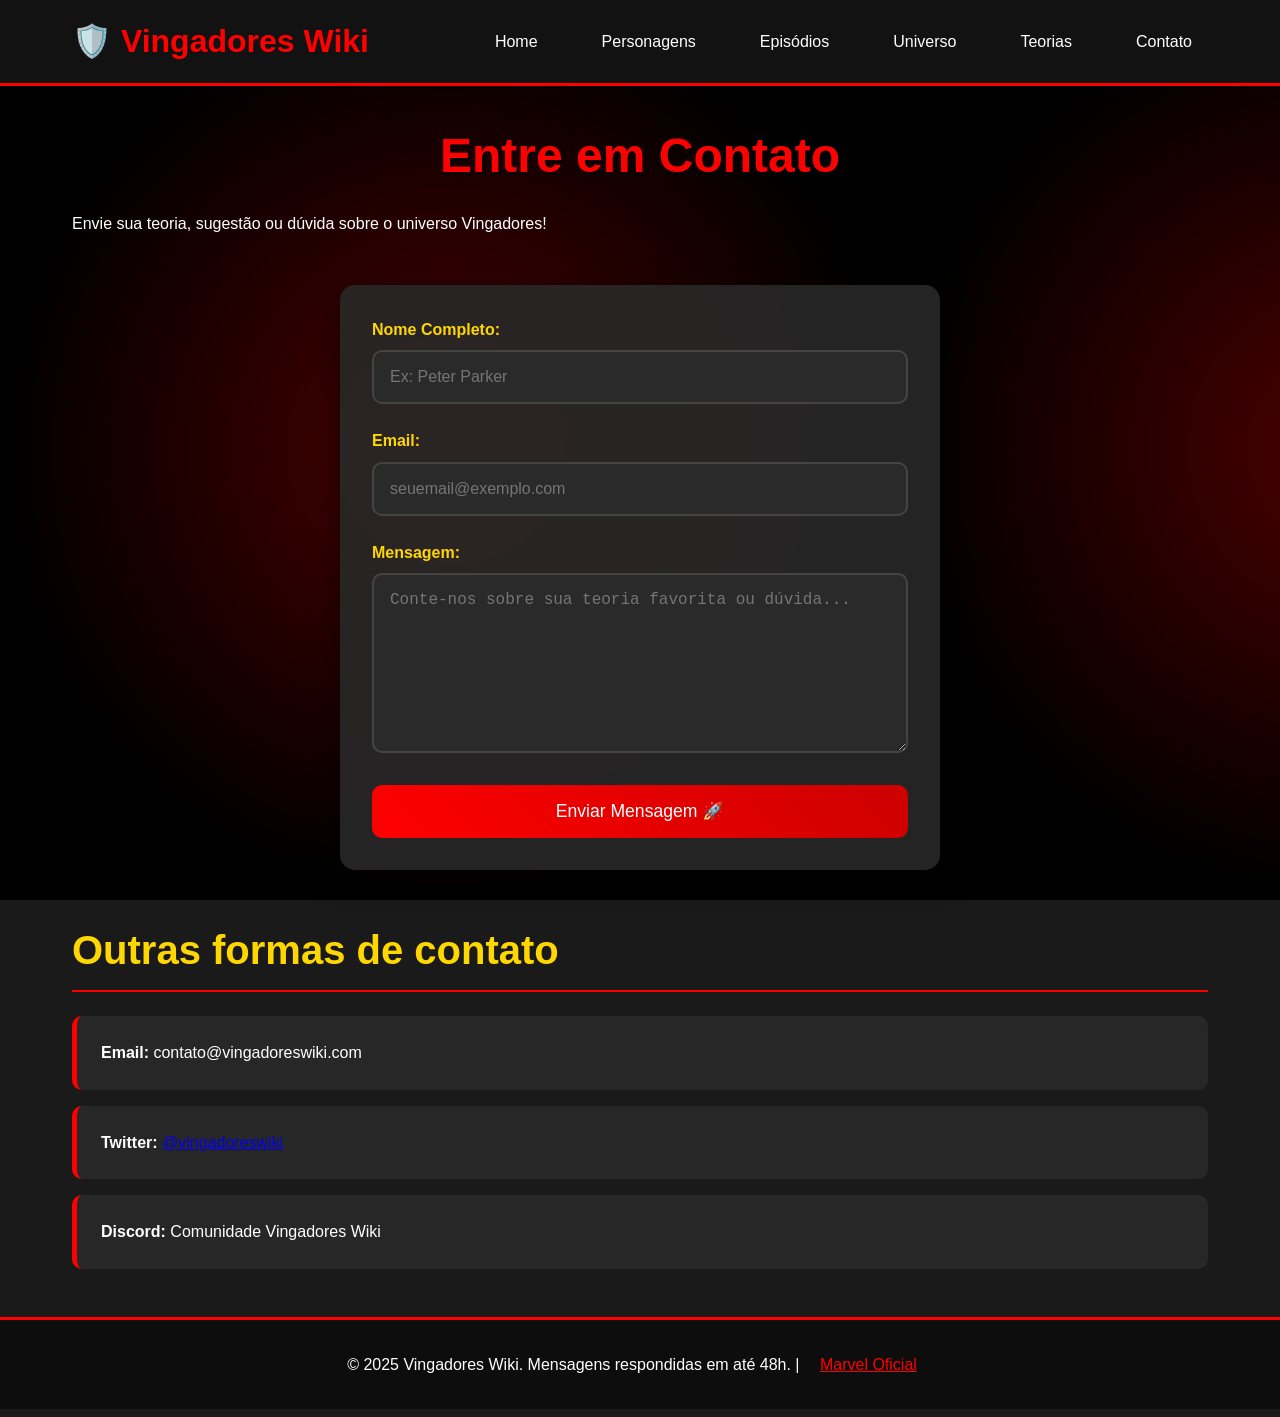
==== contato.html @ f2ab207e "Add files via upload" ====
<!DOCTYPE html>
<html lang="pt-BR">
<head>
    <meta charset="UTF-8">
    <meta name="viewport" content="width=device-width, initial-scale=1.0">
    <title>Contato - Vingadores Wiki</title>
    <link rel="stylesheet" href="style.css">
</head>
<body>
    <header>
        <div class="nav-container">
            <a href="index.html" class="logo">🛡️ Vingadores Wiki</a>
            <nav>
                <ul>
                    <li><a href="index.html">Home</a></li>
                    <li><a href="personagens.html">Personagens</a></li>
                    <li><a href="episodios.html">Episódios</a></li>
                    <li><a href="universo.html">Universo</a></li>
                    <li><a href="teorias.html">Teorias</a></li>
                    <li><a href="contato.html">Contato</a></li>
                </ul>
            </nav>
        </div>
    </header>

    <main>
        <section>
            <h1>Entre em Contato</h1>
            <p>Envie sua teoria, sugestão ou dúvida sobre o universo Vingadores!</p>
        </section>

        <section class="contact-section">
            <form class="contact-form" action="#" method="post">
                <div class="form-group">
                    <label for="nome">Nome Completo:</label>
                    <input type="text" id="nome" name="nome" required placeholder="Ex: Peter Parker">
                </div>
                
                <div class="form-group">
                    <label for="email">Email:</label>
                    <input type="email" id="email" name="email" required placeholder="seuemail@exemplo.com">
                </div>
                
                <div class="form-group">
                    <label for="mensagem">Mensagem:</label>
                    <textarea id="mensagem" name="mensagem" rows="8" required placeholder="Conte-nos sobre sua teoria favorita ou dúvida..."></textarea>
                </div>
                
                <button type="submit">Enviar Mensagem 🚀</button>
            </form>
        </section>

        <section>
            <h2>Outras formas de contato</h2>
            <ul class="ep-list">
                <li><strong>Email:</strong> contato@vingadoreswiki.com</li>
                <li><strong>Twitter:</strong> <a href="https://twitter.com/vingadoreswiki" target="_blank">@vingadoreswiki</a></li>
                <li><strong>Discord:</strong> Comunidade Vingadores Wiki</li>
            </ul>
        </section>
    </main>

    <footer>
        <p>&copy; 2025 Vingadores Wiki. Mensagens respondidas em até 48h. | 
        <a href="https://marvel.com" target="_blank">Marvel Oficial</a></p>
    </footer>
</body>
</html>
---- style.css ----
/* style.css - Estilos globais para Vingadores Wiki */
/* Reset e normalização */
* {
    margin: 0;
    padding: 0;
    box-sizing: border-box;
}

body {
    font-family: 'Arial', sans-serif;
    line-height: 1.6;
    color: #ffffff;
    background-color: #1a1a1a;
    background-image: linear-gradient(rgba(0,0,0,0.7), rgba(0,0,0,0.7)), url('data:image/svg+xml,<svg xmlns=\"http://www.w3.org/2000/svg\" viewBox=\"0 0 100 100\"><defs><radialGradient id=\"a\" cx=\"50%\" cy=\"50%\" r=\"50%\"><stop offset=\"0%\" stop-color=\"%23ff0000\"/><stop offset=\"100%\" stop-color=\"%23000000\"/></radialGradient></defs><rect width=\"100\" height=\"100\" fill=\"url(%23a)\"/></svg>');
    background-attachment: fixed;
}

/* Header e Navegação */
header {
    background: rgba(20, 20, 20, 0.95);
    backdrop-filter: blur(10px);
    padding: 1rem 0;
    position: sticky;
    top: 0;
    z-index: 100;
    border-bottom: 3px solid #ff0000;
}

.nav-container {
    max-width: 1200px;
    margin: 0 auto;
    display: flex;
    justify-content: space-between;
    align-items: center;
    padding: 0 2rem;
}

.logo {
    font-size: 2rem;
    font-weight: bold;
    color: #ff0000;
    text-decoration: none;
}

nav ul {
    display: flex;
    list-style: none;
    gap: 2rem;
}

nav a {
    color: #ffffff;
    text-decoration: none;
    font-weight: 500;
    padding: 0.5rem 1rem;
    border-radius: 5px;
    transition: all 0.3s ease;
}

nav a:hover {
    background: #ff0000;
    transform: translateY(-2px);
}

/* Main */
main {
    max-width: 1200px;
    margin: 2rem auto;
    padding: 0 2rem;
}

/* Seções */
section {
    margin-bottom: 3rem;
}

h1 {
    font-size: 3rem;
    text-align: center;
    margin-bottom: 1rem;
    color: #ff0000;
    text-shadow: 2px 2px 4px rgba(0,0,0,0.8);
}

h2 {
    font-size: 2.5rem;
    color: #ffd700;
    margin-bottom: 1.5rem;
    border-bottom: 2px solid #ff0000;
    padding-bottom: 0.5rem;
}

h3 {
    font-size: 1.8rem;
    color: #ffffff;
    margin-bottom: 1rem;
}

/* Banner Home */
.hero-banner {
    display: flex;
    flex-direction: column;
    align-items: center;
    background: linear-gradient(rgba(0,0,0,0.8), rgba(0,0,0,0.8)), url('https://images.unsplash.com/photo-1568903504-824a6494baef?ixlib=rb-4.0.3&auto=format&fit=crop&w=1200&q=80');
    background-size: cover;
    background-position: center;
    height: 60vh;
    justify-content: center;
    text-align: center;
    border-radius: 20px;
    margin-bottom: 3rem;
}

/* Trailer */
.trailer {
    position: relative;
    height: 0;
    padding-bottom: 56.25%; /* 16:9 */
    margin-bottom: 2rem;
}

.trailer iframe {
    position: absolute;
    top: 0;
    left: 0;
    width: 100%;
    height: 100%;
    border-radius: 15px;
}

/* Cards Personagens */
.cards-grid {
    display: flex;
    flex-wrap: wrap;
    gap: 2rem;
    justify-content: center;
}

.card {
    background: rgba(40, 40, 40, 0.9);
    border-radius: 15px;
    padding: 1.5rem;
    width: 300px;
    text-align: center;
    box-shadow: 0 10px 30px rgba(255,0,0,0.3);
    transition: all 0.3s ease;
}

.card:hover {
    transform: translateY(-10px);
    box-shadow: 0 20px 40px rgba(255,0,0,0.5);
}

.card img {
    width: 100%;
    height: 200px;
    object-fit: cover;
    border-radius: 10px;
    margin-bottom: 1rem;
}

/* Lista Episódios */
.ep-list {
    list-style: none;
}

.ep-list li {
    background: rgba(40, 40, 40, 0.9);
    margin-bottom: 1rem;
    padding: 1.5rem;
    border-radius: 10px;
    border-left: 5px solid #ff0000;
}

.rating {
    color: #ffd700;
    font-weight: bold;
}

/* Formulário Contato */
.contact-form {
    max-width: 600px;
    margin: 0 auto;
    background: rgba(40, 40, 40, 0.9);
    padding: 2rem;
    border-radius: 15px;
    box-shadow: 0 10px 30px rgba(0,0,0,0.5);
}

.form-group {
    margin-bottom: 1.5rem;
}

label {
    display: block;
    margin-bottom: 0.5rem;
    font-weight: bold;
    color: #ffd700;
}

input, textarea {
    width: 100%;
    padding: 1rem;
    border: 2px solid #444;
    border-radius: 10px;
    background: #2a2a2a;
    color: #ffffff;
    font-size: 1rem;
    transition: border 0.3s ease;
}

input:focus, textarea:focus {
    outline: none;
    border-color: #ff0000;
}

button {
    background: linear-gradient(45deg, #ff0000, #cc0000);
    color: white;
    padding: 1rem 2rem;
    border: none;
    border-radius: 10px;
    font-size: 1.1rem;
    cursor: pointer;
    width: 100%;
    transition: all 0.3s ease;
}

button:hover {
    transform: translateY(-3px);
    box-shadow: 0 10px 20px rgba(255,0,0,0.4);
}

/* Footer */
footer {
    background: #0d0d0d;
    text-align: center;
    padding: 2rem;
    margin-top: 3rem;
    border-top: 3px solid #ff0000;
}

footer a {
    color: #ff0000;
    margin: 0 1rem;
}

/* Responsivo */
@media (max-width: 768px) {
    .nav-container {
        flex-direction: column;
        gap: 1rem;
    }
    
    nav ul {
        flex-direction: column;
        gap: 1rem;
        width: 100%;
        text-align: center;
    }
    
    main {
        padding: 0 1rem;
        margin: 1rem;
    }
    
    h1 {
        font-size: 2rem;
    }
    
    .cards-grid {
        flex-direction: column;
        align-items: center;
    }
    
    .hero-banner {
        height: 40vh;
    }
}

@media (min-width: 769px) {
    nav ul {
        display: flex !important;
    }
}
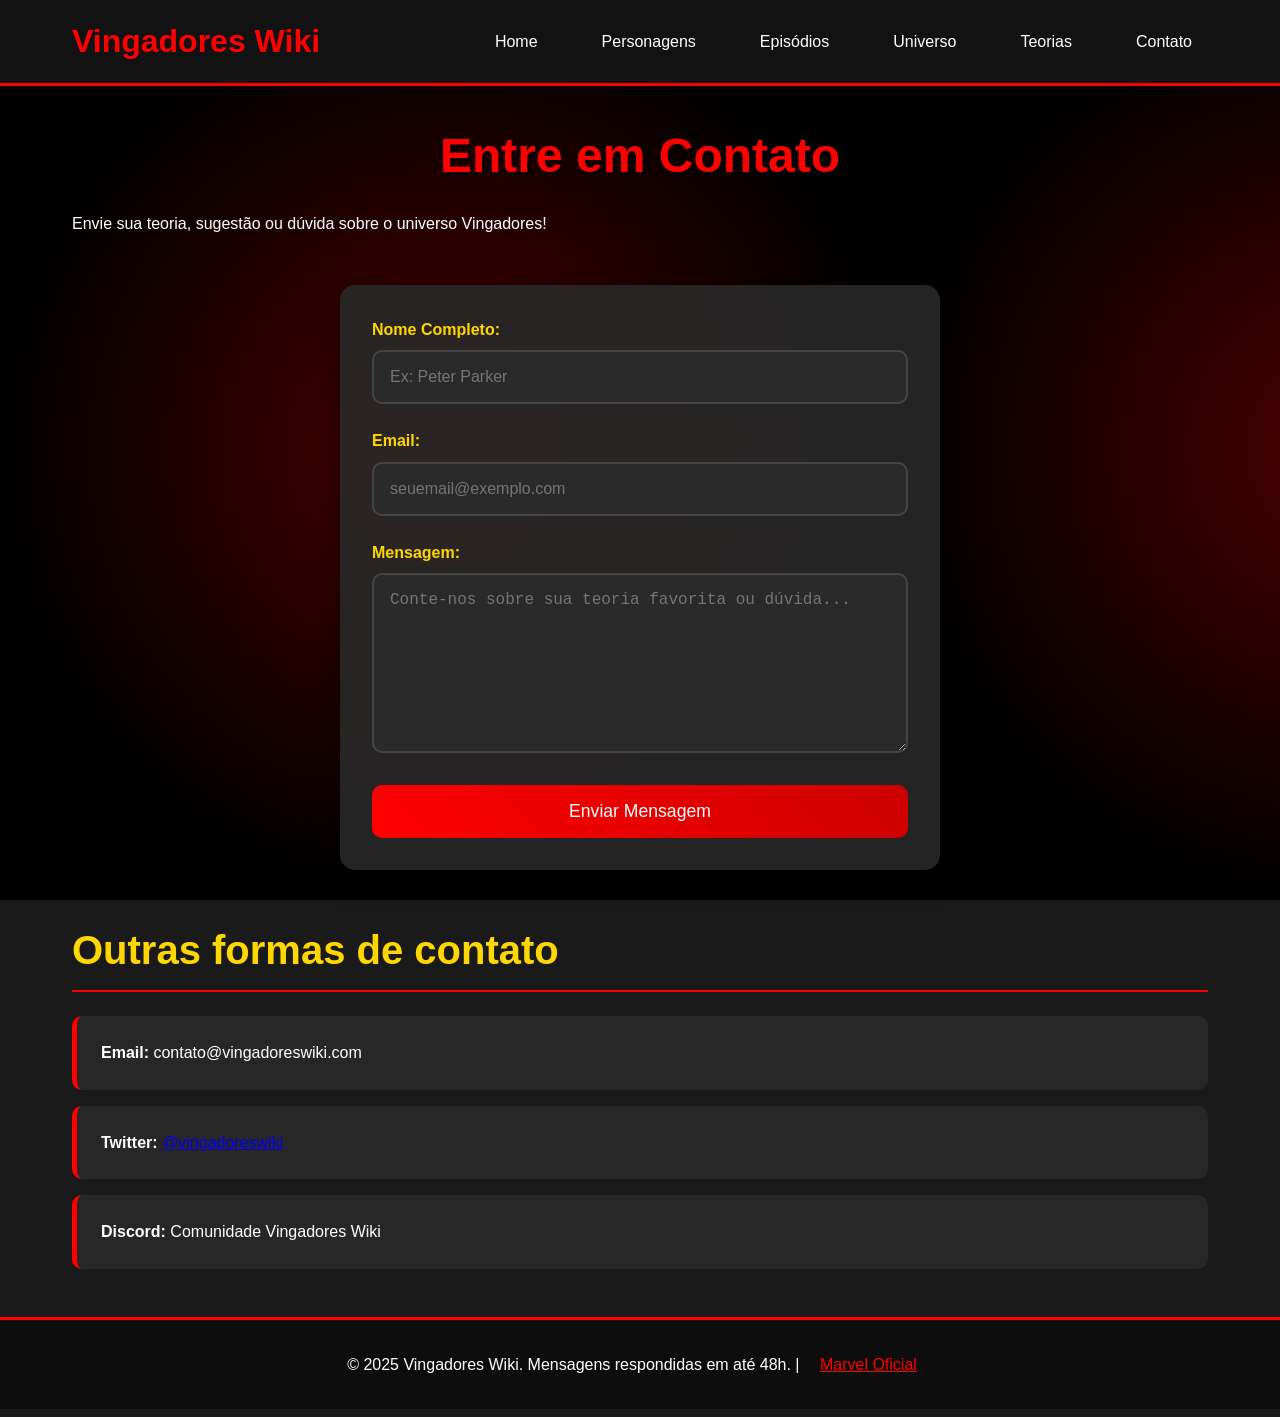
==== commit adb30ee0: "Update contato.html" ====
--- a/contato.html
+++ b/contato.html
@@ -9,7 +9,7 @@
 <body>
     <header>
         <div class="nav-container">
-            <a href="index.html" class="logo">🛡️ Vingadores Wiki</a>
+            <a href="index.html" class="logo">Vingadores Wiki</a>
             <nav>
                 <ul>
                     <li><a href="index.html">Home</a></li>
@@ -46,7 +46,7 @@
                     <textarea id="mensagem" name="mensagem" rows="8" required placeholder="Conte-nos sobre sua teoria favorita ou dúvida..."></textarea>
                 </div>
                 
-                <button type="submit">Enviar Mensagem 🚀</button>
+                <button type="submit">Enviar Mensagem </button>
             </form>
         </section>
 
